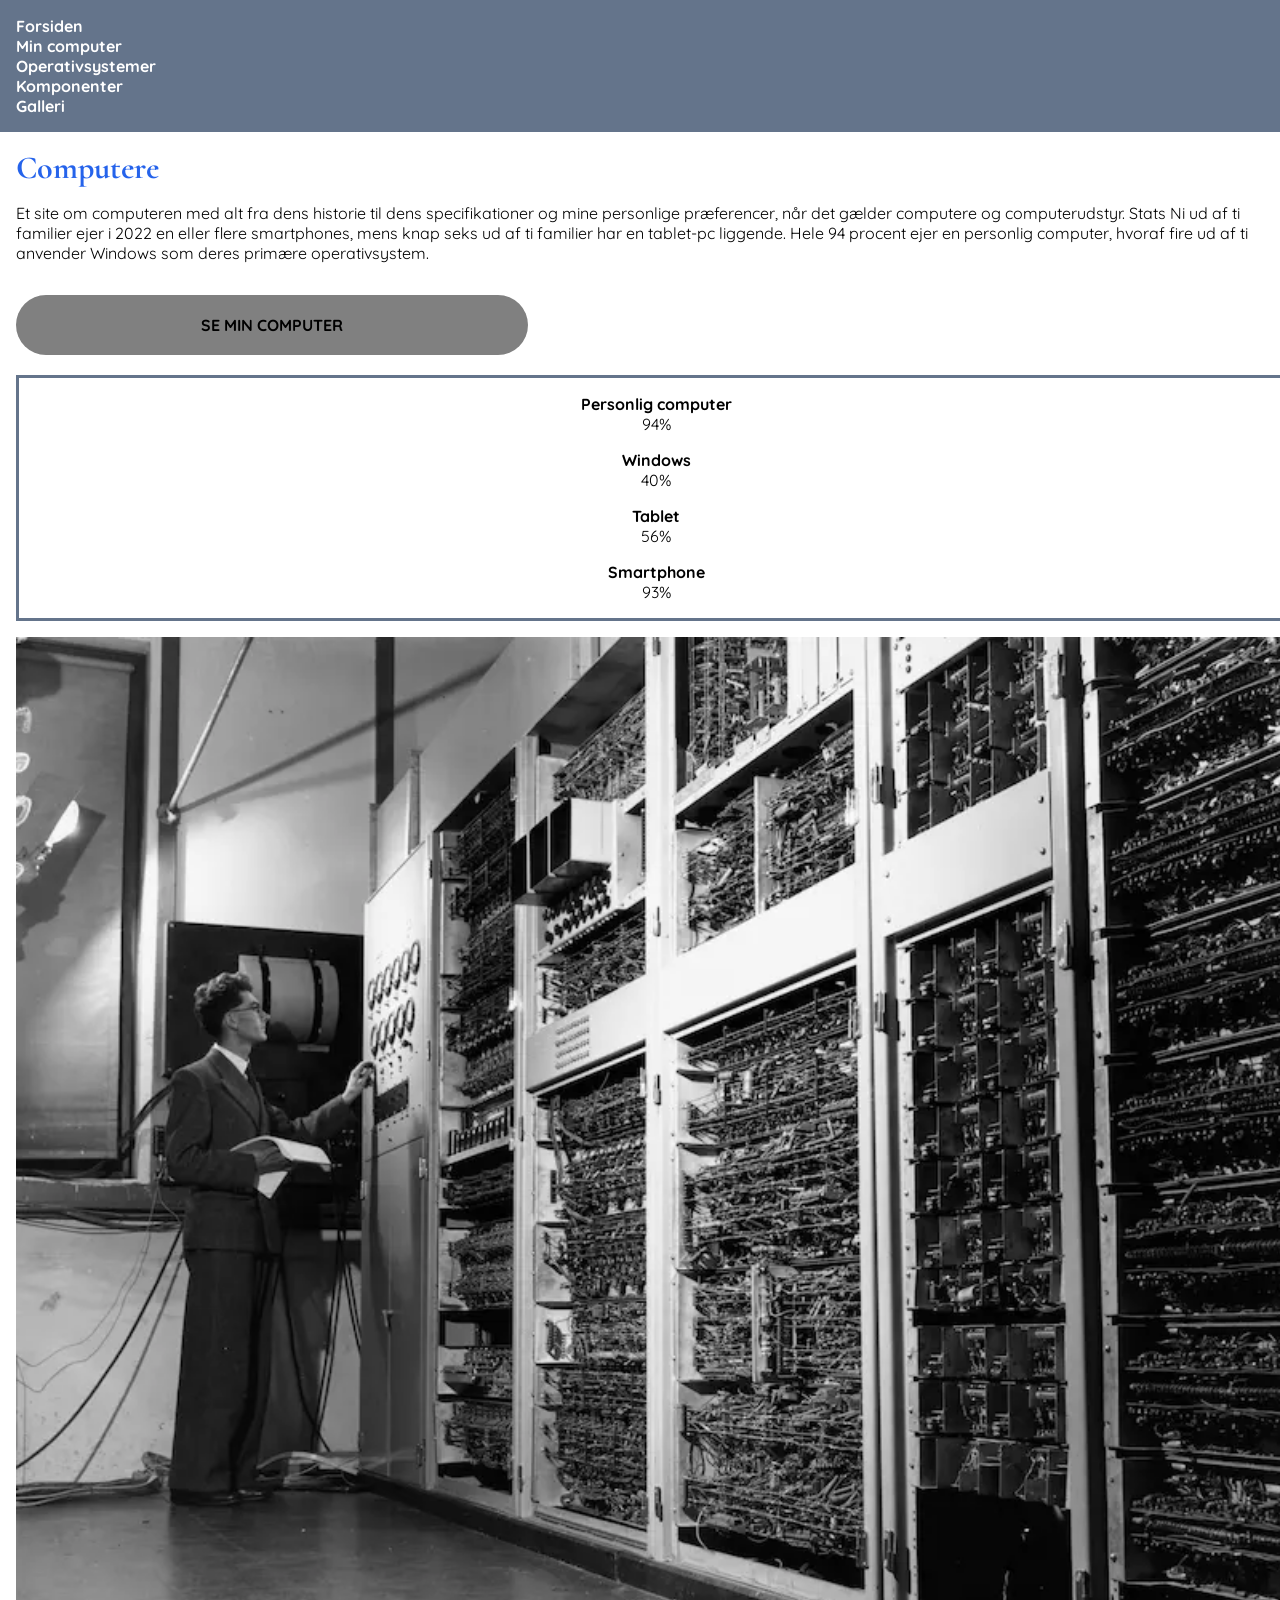
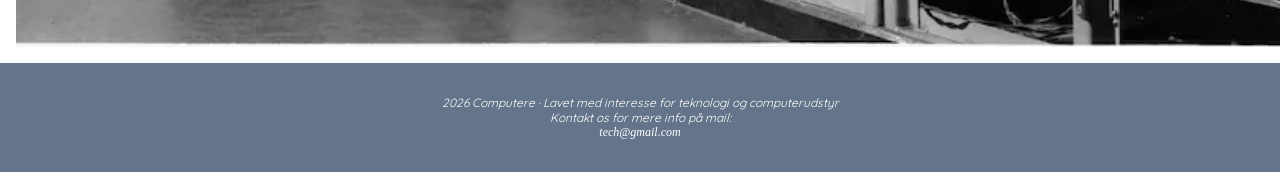
==== index.html @ 3fd15202 "Add files via upload" ====
<!doctype html>
<html lang="da">
  <head>
    <meta charset="UTF-8" />
    <meta name="viewport" content="width=device-width, initial-scale=1.0" />
    <title>Forside</title>

    <link rel="stylesheet" href="css/style.css" />

    <meta name="robots" content="noindex" />

    <!--font overskrifter-->
    <link rel="preconnect" href="https://fonts.googleapis.com" />
    <link rel="preconnect" href="https://fonts.gstatic.com" crossorigin />
    <link href="https://fonts.googleapis.com/css2?family=Cormorant:ital,wght@0,300..700;1,300..700&display=swap" rel="stylesheet" />
    <!--Font brødtekst-->
    <link rel="preconnect" href="https://fonts.googleapis.com" />
    <link rel="preconnect" href="https://fonts.gstatic.com" crossorigin />
    <link href="https://fonts.googleapis.com/css2?family=Cormorant:ital,wght@0,300..700;1,300..700&family=Quicksand:wght@300..700&display=swap" rel="stylesheet" />
  </head>

  <body>
    <header>
      <nav>
        <ul>
          <li><a href="index.html">Forsiden</a></li>
          <li><a href="min_computer.html">Min computer</a></li>
          <li><a href="operativsystemer.html">Operativsystemer</a></li>
          <li><a href="komponenter.html">Komponenter</a></li>
          <li><a href="galleri.html">Galleri</a></li>
        </ul>
      </nav>
    </header>

    <main>
      <h1>Computere</h1>
      <p>
        Et site om computeren med alt fra dens historie til dens specifikationer og mine personlige præferencer, når det gælder computere og computerudstyr. Stats Ni ud af ti familier ejer i 2022 en eller flere smartphones, mens knap seks ud af ti
        familier har en tablet-pc liggende. Hele 94 procent ejer en personlig computer, hvoraf fire ud af ti anvender Windows som deres primære operativsystem.
      </p>

      <!--call to action knap-->
      <a href="min_computer.html" class="calltoaction">Se min computer</a>

      <dl>
        <dt>Personlig computer</dt>
        <dd>94%</dd>
        <dt>Windows</dt>
        <dd>40%</dd>
        <dt>Tablet</dt>
        <dd>56%</dd>
        <dt>Smartphone</dt>
        <dd>93%</dd>
      </dl>

      <img src="imgs/computer-old.webp" alt="gammel computer" />
    </main>

    <footer>
      <p>2026 Computere · Lavet med interesse for teknologi og computerudstyr</p>
      <p>Kontakt os for mere info på mail:</p>
      <a href="tech@gmail.com">tech@gmail.com</a>
    </footer>
  </body>
</html>
---- css/style.css ----
/* stjerneregel */
* {
  margin: 0;
  padding: 0;
  width: 100%;
  box-sizing: border-box;
}

img {
  max-width: 100%;
  height: auto;
  display: block;
}

nav {
  background-color: #64748b;
  padding: 1rem;
  font-family: quicksand;
  font-weight: bold;
}

/* nav liste */
ul {
  list-style: none;
}

ul a:link,
ul a:visited {
  color: white;
}

ul a:hover {
  color: black;
}

/*call to action knap*/
.calltoaction {
  display: block;
  width: 40%;
  font-size: 1em;
  padding: 20px;
  background-color: gray;
  text-align: center;
  border-radius: 30px;
  margin-bottom: 20px;
  font-family: quicksand;
  font-weight: bolder;
  text-transform: uppercase;
}

figcaption {
  font-family: quicksand;
  font-style: italic;
  font-size: 12px;
}

/*links*/
a {
  text-decoration: none;
  color: black;
}

/* main */
main {
  margin: 1rem;
}

h1 {
  color: #2563eb;
  margin-bottom: 1rem;
  font-family: cormorant;
}

h2 {
  color: #06b6d4;
  margin: 1rem 0rem 1rem 0rem;
  font-family: cormorant;
}

img {
  margin: 1rem 0rem 1rem 0rem;
}

main p {
  margin-bottom: 2rem;
}

p {
  font-family: quicksand;
}

/* lister */
dt {
  font-weight: bold;
  padding: 1rem 0rem 0rem 0rem;
}

dl {
  font-family: quicksand;
  border: solid;
  border-color: #64748b;
  text-align: center;
  padding-bottom: 1rem;
}

/* footer */
header footer {
  width: 100%;
}

footer {
  background-color: #64748b;
  color: white;
  text-align: center;
  font-style: italic;
  font-size: 12px;
  padding: 2rem;
}

footer a:link,
a:visited {
  color: white;
}

footer a:hover {
  color: black;
}
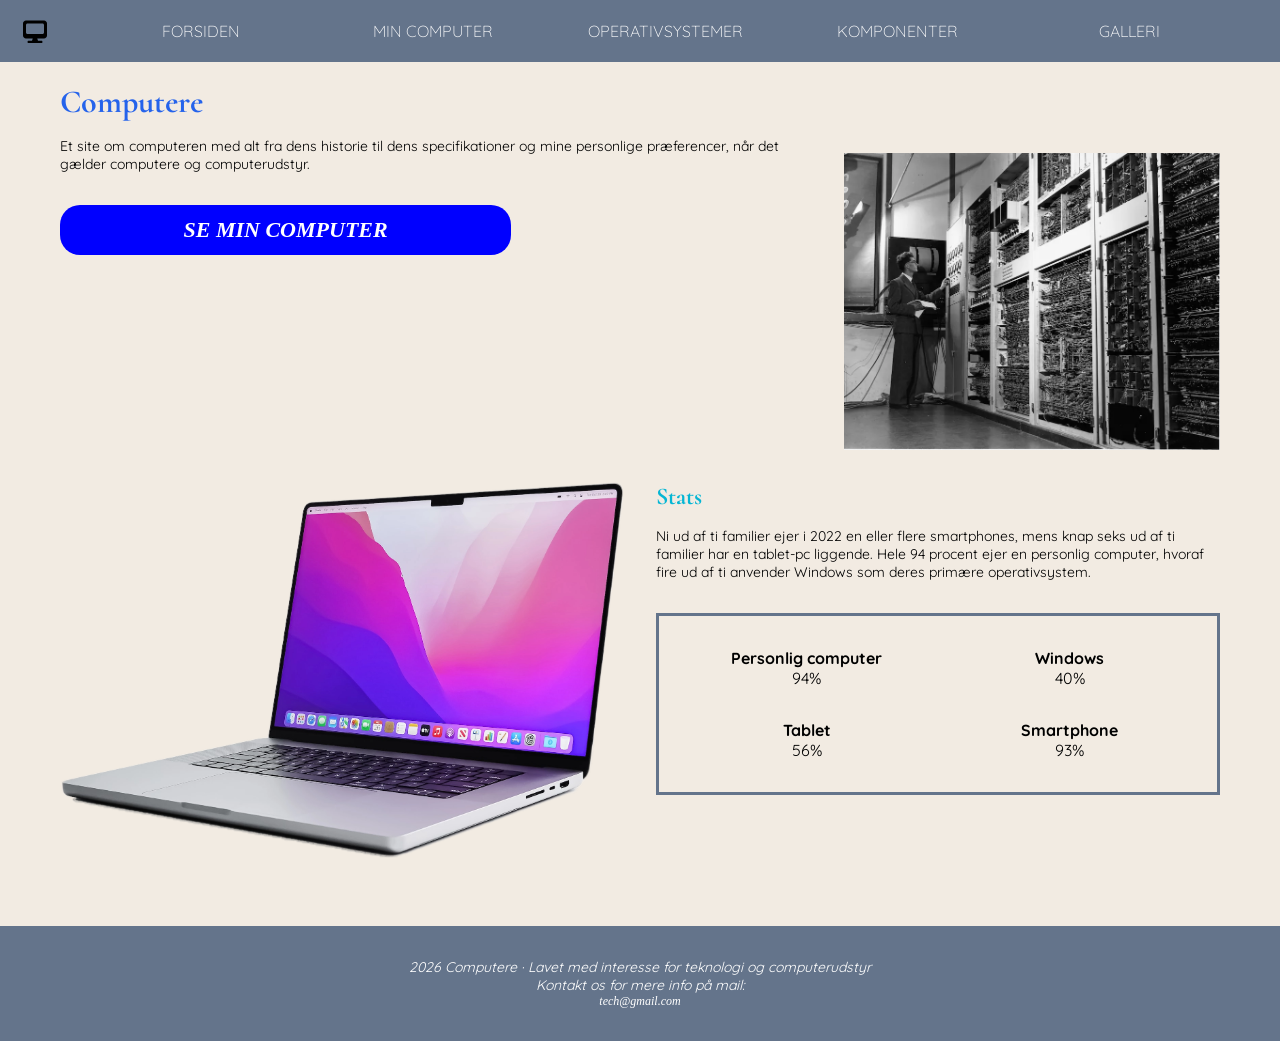
==== commit ad628b0e: "Add files via upload" ====
--- a/index.html
+++ b/index.html
@@ -6,7 +6,7 @@
     <title>Forside</title>
 
     <link rel="stylesheet" href="css/style.css" />
-
+    <link rel="stylesheet" href="css/layout.css" />
     <meta name="robots" content="noindex" />
 
     <!--font overskrifter-->
@@ -21,7 +21,11 @@
 
   <body>
     <header>
+      <img class="logo" src="imgs/desktop-solid-full.svg" alt="logo" />
+
       <nav>
+        <!-- Indsæt logo
+        <img class="logo" src="" alt="">-->
         <ul>
           <li><a href="index.html">Forsiden</a></li>
           <li><a href="min_computer.html">Min computer</a></li>
@@ -34,32 +38,52 @@
 
     <main>
       <h1>Computere</h1>
-      <p>
-        Et site om computeren med alt fra dens historie til dens specifikationer og mine personlige præferencer, når det gælder computere og computerudstyr. Stats Ni ud af ti familier ejer i 2022 en eller flere smartphones, mens knap seks ud af ti
-        familier har en tablet-pc liggende. Hele 94 procent ejer en personlig computer, hvoraf fire ud af ti anvender Windows som deres primære operativsystem.
-      </p>
+      <section class="grid_2-1">
+        <div>
+          <p>Et site om computeren med alt fra dens historie til dens specifikationer og mine personlige præferencer, når det gælder computere og computerudstyr.</p>
 
-      <!--call to action knap-->
-      <a href="min_computer.html" class="calltoaction">Se min computer</a>
+          <!--call to action knap-->
+          <a href="min_computer.html" class="calltoaction">Se min computer</a>
+        </div>
+        <div><img src="imgs/computer-old.webp" alt="computer-cutout" /></div>
+      </section>
 
-      <dl>
-        <dt>Personlig computer</dt>
-        <dd>94%</dd>
-        <dt>Windows</dt>
-        <dd>40%</dd>
-        <dt>Tablet</dt>
-        <dd>56%</dd>
-        <dt>Smartphone</dt>
-        <dd>93%</dd>
-      </dl>
+      <section class="grid_1-1">
+        <div>
+          <h2>Stats</h2>
+          <p>
+            Ni ud af ti familier ejer i 2022 en eller flere smartphones, mens knap seks ud af ti familier har en tablet-pc liggende. Hele 94 procent ejer en personlig computer, hvoraf fire ud af ti anvender Windows som deres primære operativsystem.
+          </p>
+          <dl class="grid_1-1">
+            <div>
+              <dt>Personlig computer</dt>
+              <dd>94%</dd>
+            </div>
+            <div>
+              <dt>Windows</dt>
+              <dd>40%</dd>
+            </div>
+            <div>
+              <dt>Tablet</dt>
+              <dd>56%</dd>
+            </div>
+            <div>
+              <dt>Smartphone</dt>
+              <dd>93%</dd>
+            </div>
+          </dl>
+        </div>
 
-      <img src="imgs/computer-old.webp" alt="gammel computer" />
+        <div class="order1">
+          <img src="imgs/computer-cutout.webp" alt="gammel computer" />
+        </div>
+      </section>
     </main>
 
     <footer>
       <p>2026 Computere · Lavet med interesse for teknologi og computerudstyr</p>
       <p>Kontakt os for mere info på mail:</p>
-      <a href="tech@gmail.com">tech@gmail.com</a>
+      <a href="mailto:tech@gmail.com">tech@gmail.com</a>
     </footer>
   </body>
 </html>
--- a/css/style.css
+++ b/css/style.css
@@ -6,21 +6,28 @@
   box-sizing: border-box;
 }
 
-img {
-  max-width: 100%;
-  height: auto;
-  display: block;
+body {
+  background-color: #f2ebe2;
 }
 
+header {
+  background-color: #64748b;
+}
+
+/* nav-menu (liste) */
 nav {
-  background-color: #64748b;
   padding: 1rem;
   font-family: quicksand;
-  font-weight: bold;
+  font-weight: lighter;
+  text-transform: uppercase;
+  max-width: 1200px;
+  margin: 0 auto;
+  width: 100%;
+  padding: 20px;
+  text-align: center;
 }
 
-/* nav liste */
-ul {
+nav ul {
   list-style: none;
 }
 
@@ -30,39 +37,57 @@
 }
 
 ul a:hover {
-  color: black;
+  text-decoration: underline;
+  text-decoration-color: white;
+}
+
+/*centrer alt indhold*/
+main {
+  max-width: 1200px;
+  margin: 0 auto;
+  width: 100%;
+  padding: 20px;
+}
+
+img {
+  max-width: 100%;
+  height: auto;
+  display: block;
+  margin: 1rem 0rem 1rem 0rem;
 }
 
 /*call to action knap*/
 .calltoaction {
   display: block;
-  width: 40%;
-  font-size: 1em;
-  padding: 20px;
-  background-color: gray;
+  padding: 12px 24px;
+  font-family: cormorant;
+  background-color: blue;
+  color: #fff;
+  border-radius: 20px;
+  font-size: 22px;
+  font-weight: bolder;
   text-align: center;
-  border-radius: 30px;
-  margin-bottom: 20px;
-  font-family: quicksand;
-  font-weight: bolder;
   text-transform: uppercase;
+  font-style: italic;
+  transition: 0.3s ease;
+  width: 60%;
+}
+
+.calltoaction:hover {
+  background-color: black;
 }
 
 figcaption {
   font-family: quicksand;
   font-style: italic;
   font-size: 12px;
+  padding-bottom: 1rem;
 }
 
 /*links*/
 a {
   text-decoration: none;
   color: black;
-}
-
-/* main */
-main {
-  margin: 1rem;
 }
 
 h1 {
@@ -77,8 +102,9 @@
   font-family: cormorant;
 }
 
-img {
-  margin: 1rem 0rem 1rem 0rem;
+h3 {
+  font-size: 16px;
+  padding-bottom: 0.5rem;
 }
 
 main p {
@@ -87,12 +113,12 @@
 
 p {
   font-family: quicksand;
+  font-size: 14px;
 }
 
 /* lister */
 dt {
   font-weight: bold;
-  padding: 1rem 0rem 0rem 0rem;
 }
 
 dl {
@@ -100,7 +126,7 @@
   border: solid;
   border-color: #64748b;
   text-align: center;
-  padding-bottom: 1rem;
+  padding: 2rem;
 }
 
 /* footer */
@@ -115,6 +141,7 @@
   font-style: italic;
   font-size: 12px;
   padding: 2rem;
+  margin-top: 2rem;
 }
 
 footer a:link,
--- a/css/layout.css
+++ b/css/layout.css
@@ -0,0 +1,186 @@
+/*nav menu responsivt*/
+@media (width > 900px) {
+  nav ul {
+    display: flex;
+    justify-content: space-around;
+  }
+}
+
+/*nav menu med logo responsivt*/
+@media (width > 900px) {
+  header {
+    display: flex;
+    align-items: center;
+  }
+
+  .logo {
+    width: 50px;
+    padding-left: 20px;
+  }
+
+  nav ul {
+    display: flex;
+  }
+}
+
+/*fjern logo på mobilsite*/
+@media (max-width: 900px) {
+  .logo {
+    display: none;
+  }
+}
+
+.grid_2-1 {
+  display: grid;
+  grid-template-columns: 2fr 1fr;
+  gap: 2rem;
+}
+
+.grid_1-1 {
+  display: grid;
+  grid-template-columns: 1fr 1fr;
+  gap: 2rem;
+}
+
+/*grids på siden operativsystemer*/
+.grid_5-3 {
+  display: grid;
+  grid-template-columns: 5fr 3fr;
+  gap: 2rem;
+}
+
+.order2 {
+  order: -1;
+}
+
+/*classes på siden galleri*/
+.grid_1-1-1-1 {
+  display: grid;
+  grid-template-columns: repeat(4, 1fr);
+  gap: 2rem;
+}
+
+.maxwidth {
+  max-width: 65ch;
+}
+
+/*grids på siden galleri - billede størrelser*/
+.grid_1-1-1-1 img {
+  width: 100%;
+  height: 100%;
+  display: block;
+}
+
+.grid_1-1-1-1 img:first-child {
+  grid-column: span 2;
+  grid-row: span 2;
+}
+
+.grid_1-1-1-1 img:nth-child(2) {
+  grid-column: span 1;
+}
+
+.grid_1-1-1-1 img:nth-child(4) {
+  grid-column: span 2;
+}
+
+.grid_1-1-1-1 img:nth-child(5) {
+  grid-column: span 1;
+}
+
+.grid_1-1-1-1 img:last-child {
+  grid-column: span 3;
+}
+
+/* komponent side */
+.grid_1-1-1 {
+  display: grid;
+  grid-template-columns: 1fr 1fr 1fr;
+  gap: 2rem;
+}
+
+.flex_col {
+  display: flex;
+  flex-direction: column;
+  justify-content: space-between;
+}
+
+.flex_col > img:last-child {
+  margin-top: auto;
+}
+
+/*forside responsivt*/
+@media (width < 900px) {
+  .grid_2-1 {
+    grid-template-columns: 1fr;
+  }
+}
+
+@media (width > 900px) {
+  .order1 {
+    order: -1;
+  }
+}
+
+/*min computer responsivt*/
+@media (width < 900px) {
+  .grid_1-1 {
+    grid-template-columns: 1fr;
+    gap: 0;
+  }
+  dd {
+    padding-bottom: 1rem;
+  }
+}
+
+/*operativsystemer responsivt*/
+@media (width < 900px) {
+  .grid_5-3 {
+    grid-template-columns: 1fr;
+  }
+}
+
+@media (width > 600px) {
+  .grid_2-3 {
+    display: grid;
+    grid-template-columns: 2fr 3fr;
+    gap: 2rem;
+    margin-bottom: 2rem;
+  }
+  .grid_3-2 {
+    display: grid;
+    grid-template-columns: 3fr 2fr;
+    gap: 2rem;
+  }
+}
+
+/* komponent side responsivt */
+@media (width < 900px) {
+  .grid_1-1-1 {
+    grid-template-columns: 1fr;
+  }
+}
+
+/*galleri responsivt*/
+@media (width < 900px) {
+  .grid_1-1-1-1 img:first-child {
+    grid-column: span 4;
+  }
+  .grid_1-1-1-1 img:nth-child(2) {
+    grid-column: span 2;
+  }
+  .grid_1-1-1-1 img:nth-child(3) {
+    grid-column: span 2;
+  }
+  .grid_1-1-1-1 img:nth-child(4) {
+    grid-column: span 4;
+  }
+
+  .grid_1-1-1-1 img:nth-child(5) {
+    grid-column: span 4;
+  }
+
+  .grid_1-1-1-1 img:last-child {
+    grid-column: span 4;
+  }
+}
